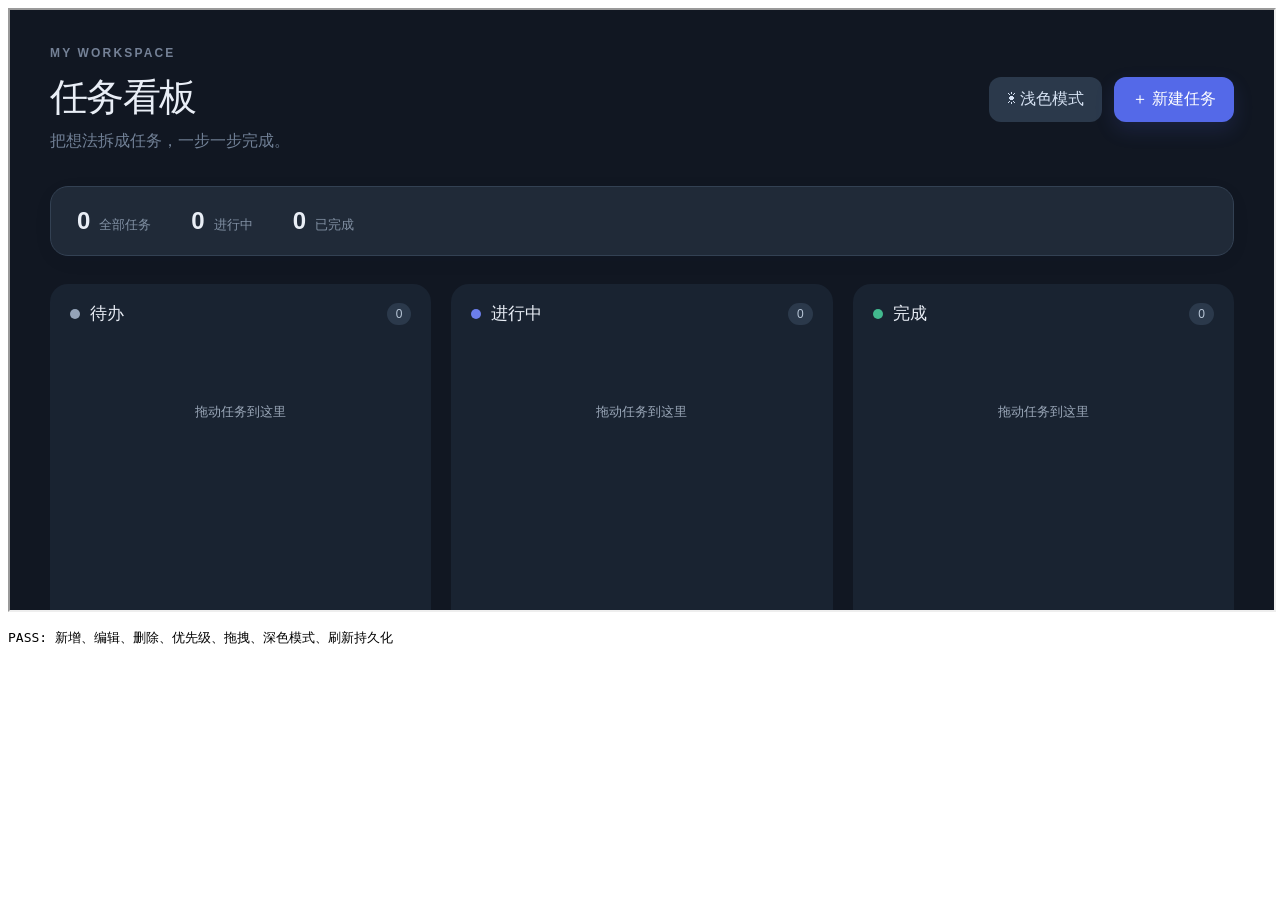
==== tests/browser-smoke.html @ da9ffd25 "test: verify interactions and document iterations" ====
<!doctype html><meta charset="utf-8"><title>Browser smoke test</title>
<iframe id="app" src="../index.html" style="width:100%;height:600px"></iframe>
<pre id="result">RUNNING</pre>
<script>
const frame = document.querySelector('#app');
let phase = 0;
frame.addEventListener('load', () => {
  const w = frame.contentWindow, d = w.document;
  const check = (ok, message) => { if (!ok) throw Error(message); };
  try {
    if (phase === 0) {
      w.localStorage.clear();
      d.querySelector('#add-task').click();
      d.querySelector('#task-title').value = '测试任务';
      d.querySelector('#task-description').value = '测试描述';
      d.querySelector('#task-priority').value = 'high';
      d.querySelector('#task-form').requestSubmit();
      check(d.querySelector('#total-count').textContent === '1', '新增任务');
      check(d.querySelector('.priority').textContent === '高优先级', '优先级');
      d.querySelector('.card-actions button').click();
      d.querySelector('#task-title').value = '已编辑任务';
      d.querySelector('#task-form').requestSubmit();
      check(d.querySelector('.card h3').textContent === '已编辑任务', '编辑任务');
      const card = d.querySelector('.card');
      const transfer = new DataTransfer();
      card.dispatchEvent(new DragEvent('dragstart', {bubbles:true,dataTransfer:transfer}));
      d.querySelector('.column.doing').dispatchEvent(new DragEvent('drop', {bubbles:true,dataTransfer:transfer}));
      check(d.querySelector('.column.doing .card h3')?.textContent === '已编辑任务', '拖拽改状态');
      d.querySelector('#theme-toggle').click();
      check(d.body.classList.contains('dark'), '深色模式');
      phase = 1; w.location.reload();
    } else {
      check(d.querySelector('.column.doing .card h3')?.textContent === '已编辑任务', '刷新后任务保留');
      check(d.body.classList.contains('dark'), '刷新后主题保留');
      w.confirm = () => true;
      d.querySelector('.card-actions .delete').click();
      check(d.querySelector('#total-count').textContent === '0', '删除任务');
      document.querySelector('#result').textContent = 'PASS: 新增、编辑、删除、优先级、拖拽、深色模式、刷新持久化';
    }
  } catch (error) { document.querySelector('#result').textContent = `FAIL: ${error.message}`; }
});
</script>
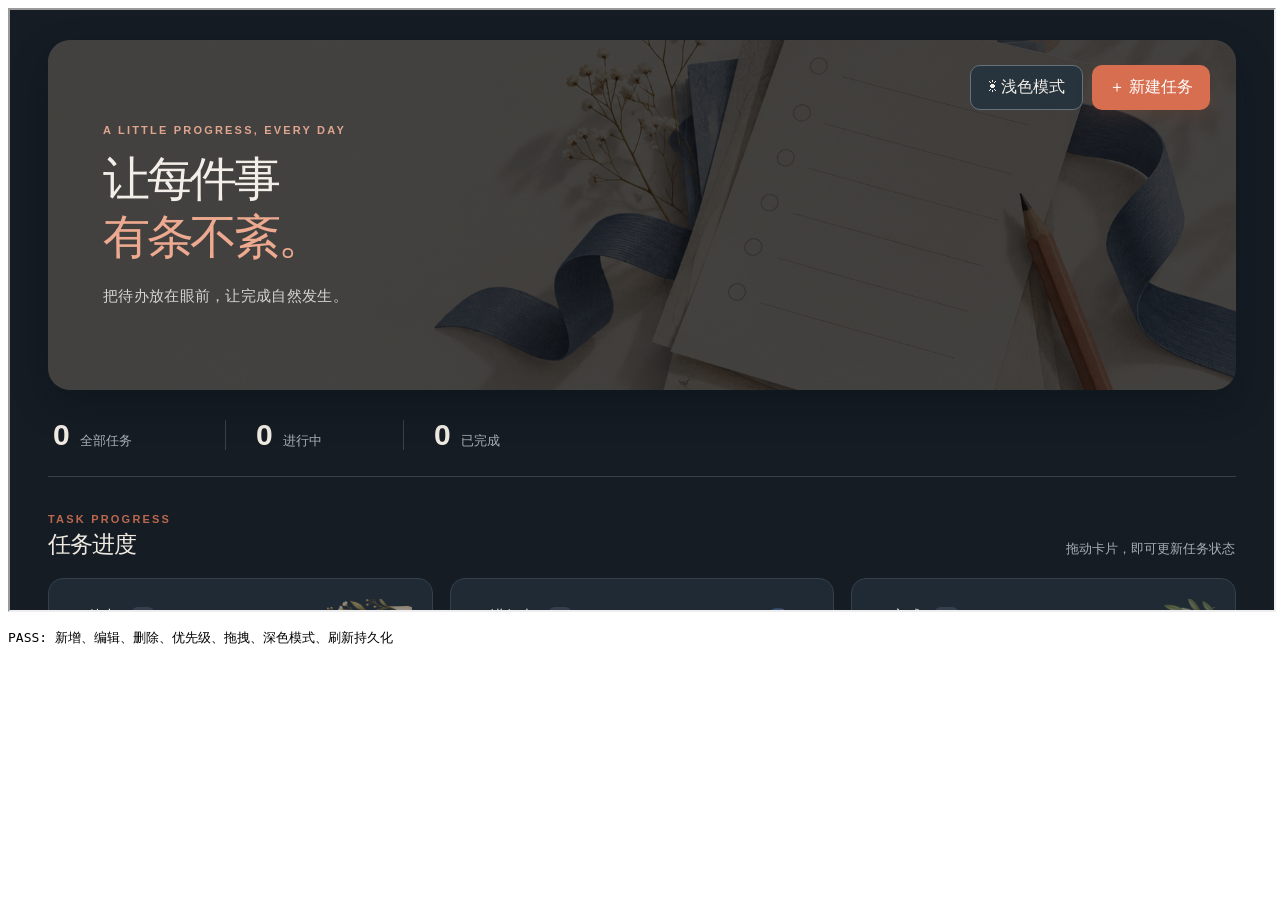
==== commit c40f5c70: "design: refine task cards and dark theme" ====
--- a/tests/browser-smoke.html
+++ b/tests/browser-smoke.html
@@ -17,6 +17,9 @@
       d.querySelector('#task-form').requestSubmit();
       check(d.querySelector('#total-count').textContent === '1', '新增任务');
       check(d.querySelector('.priority').textContent === '高优先级', '优先级');
+      check(d.querySelector('.card').classList.contains('priority-high'), '整卡优先级颜色');
+      d.querySelector('.card').click();
+      check(d.querySelector('.card').classList.contains('actions-visible'), '点击卡片显示操作');
       d.querySelector('.card-actions button').click();
       d.querySelector('#task-title').value = '已编辑任务';
       d.querySelector('#task-form').requestSubmit();
@@ -33,6 +36,8 @@
       check(d.querySelector('.column.doing .card h3')?.textContent === '已编辑任务', '刷新后任务保留');
       check(d.body.classList.contains('dark'), '刷新后主题保留');
       w.confirm = () => true;
+      d.querySelector('.card').click();
+      check(d.querySelector('.card').classList.contains('actions-visible'), '刷新后卡片操作');
       d.querySelector('.card-actions .delete').click();
       check(d.querySelector('#total-count').textContent === '0', '删除任务');
       document.querySelector('#result').textContent = 'PASS: 新增、编辑、删除、优先级、拖拽、深色模式、刷新持久化';
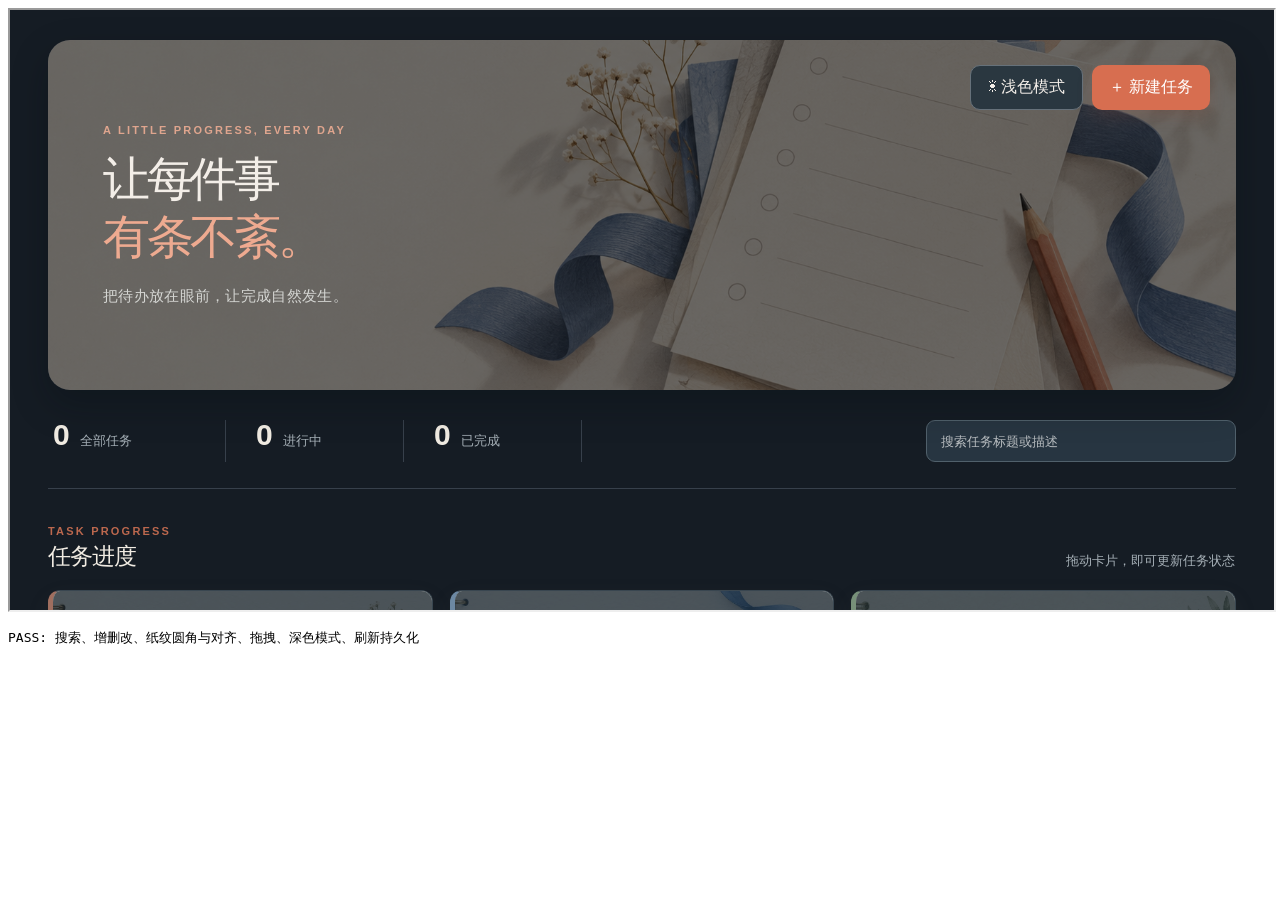
==== commit 3b18610f: "feat: search tasks and align rounded cards" ====
--- a/tests/browser-smoke.html
+++ b/tests/browser-smoke.html
@@ -18,12 +18,26 @@
       check(d.querySelector('#total-count').textContent === '1', '新增任务');
       check(d.querySelector('.priority').textContent === '高优先级', '优先级');
       check(d.querySelector('.card').classList.contains('priority-high'), '整卡优先级颜色');
+      const firstCard = d.querySelector('.card');
+      check(w.getComputedStyle(firstCard).borderTopLeftRadius === '10px', '圆角纸纹卡片');
+      check(w.getComputedStyle(firstCard).backgroundImage.includes('card-high-paper.webp'), '任务卡纸纹');
+      const textLefts = [firstCard.querySelector('.priority'), firstCard.querySelector('h3'), firstCard.querySelector('p')].map(el => el.getBoundingClientRect().left);
+      check(Math.max(...textLefts) - Math.min(...textLefts) < 1, '优先级标题描述左对齐');
       d.querySelector('.card').click();
       check(d.querySelector('.card').classList.contains('actions-visible'), '点击卡片显示操作');
       d.querySelector('.card-actions button').click();
       d.querySelector('#task-title').value = '已编辑任务';
       d.querySelector('#task-form').requestSubmit();
       check(d.querySelector('.card h3').textContent === '已编辑任务', '编辑任务');
+      const search = d.querySelector('#task-search');
+      search.value = '不存在'; search.dispatchEvent(new Event('input', {bubbles:true}));
+      check(!d.querySelector('.card') && d.querySelector('.empty').textContent === '没有匹配的任务', '无搜索结果');
+      check(d.querySelector('#total-count').textContent === '1', '搜索不改变总数');
+      search.value = '测试描述'; search.dispatchEvent(new Event('input', {bubbles:true}));
+      check(d.querySelector('.card h3')?.textContent === '已编辑任务', '描述搜索');
+      search.value = '已编辑'; search.dispatchEvent(new Event('input', {bubbles:true}));
+      check(d.querySelector('.card h3')?.textContent === '已编辑任务', '标题搜索');
+      search.value = ''; search.dispatchEvent(new Event('input', {bubbles:true}));
       const card = d.querySelector('.card');
       const transfer = new DataTransfer();
       card.dispatchEvent(new DragEvent('dragstart', {bubbles:true,dataTransfer:transfer}));
@@ -40,7 +54,7 @@
       check(d.querySelector('.card').classList.contains('actions-visible'), '刷新后卡片操作');
       d.querySelector('.card-actions .delete').click();
       check(d.querySelector('#total-count').textContent === '0', '删除任务');
-      document.querySelector('#result').textContent = 'PASS: 新增、编辑、删除、优先级、拖拽、深色模式、刷新持久化';
+      document.querySelector('#result').textContent = 'PASS: 搜索、增删改、纸纹圆角与对齐、拖拽、深色模式、刷新持久化';
     }
   } catch (error) { document.querySelector('#result').textContent = `FAIL: ${error.message}`; }
 });
